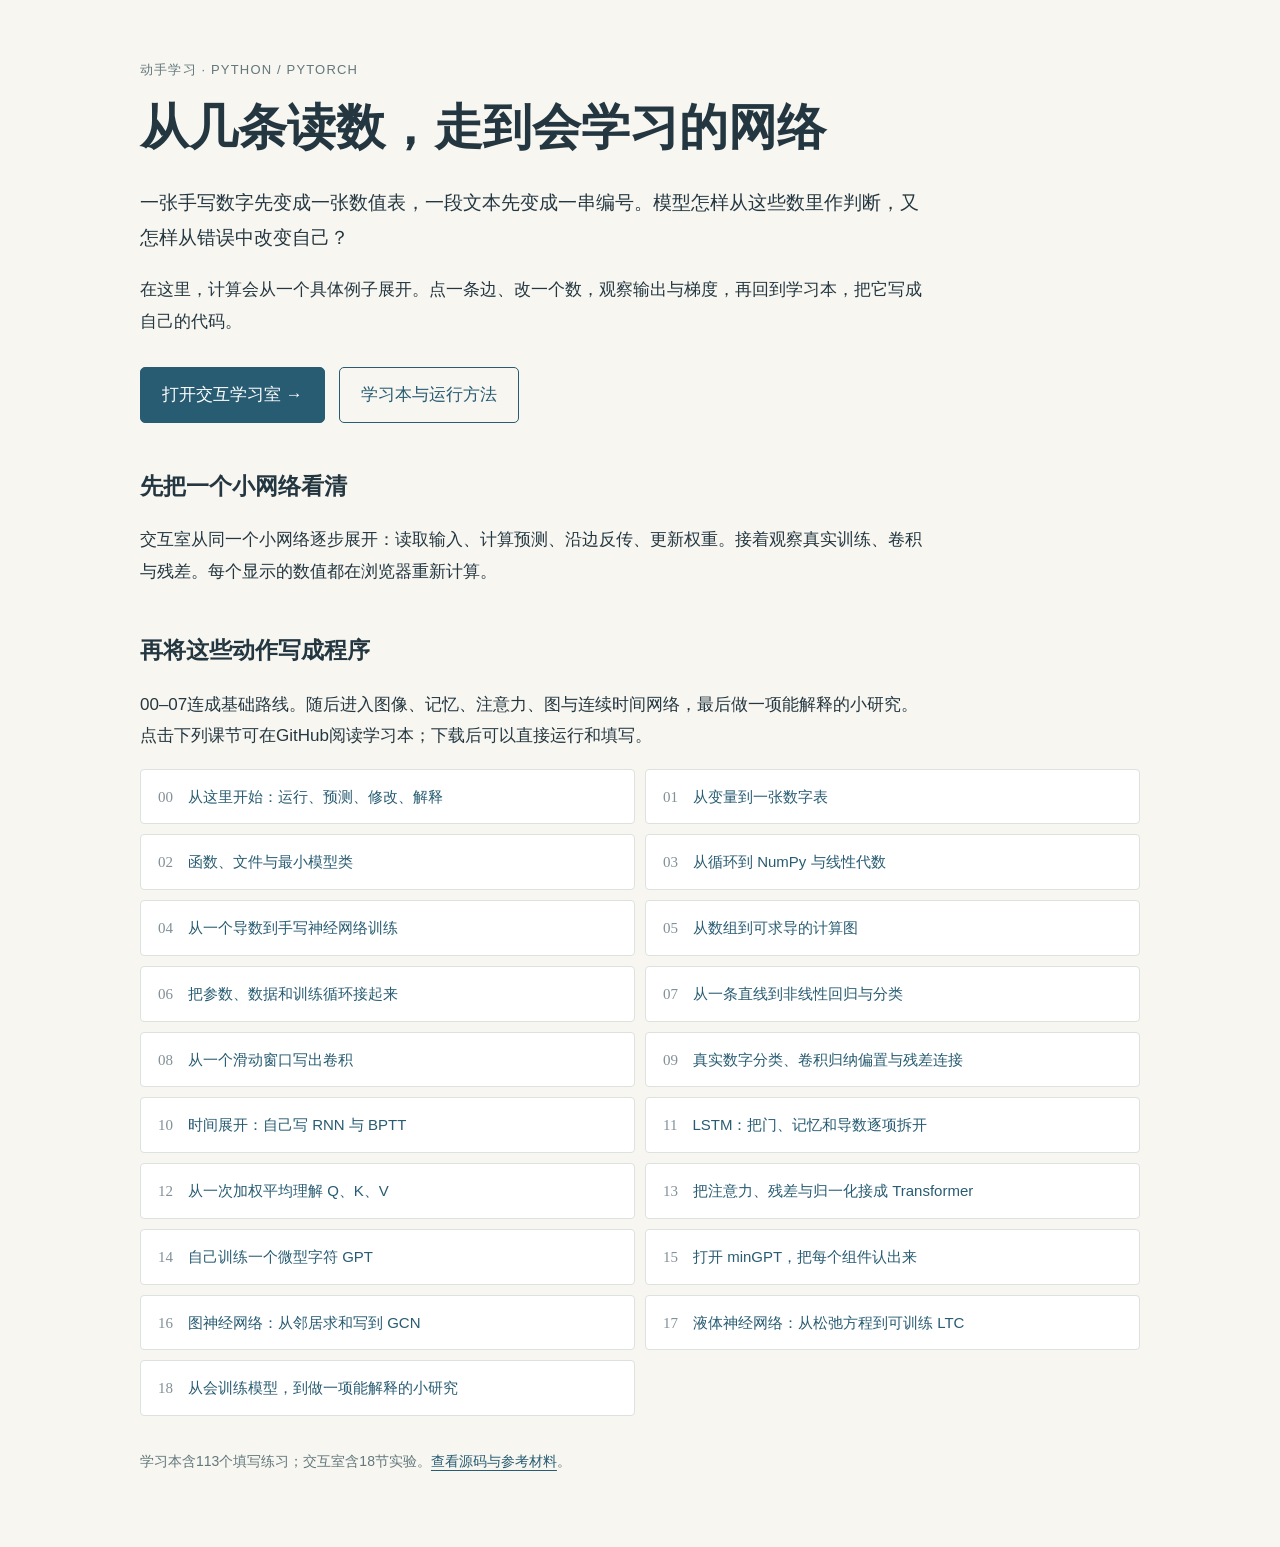
==== index.html @ 76d3062c "Build hands-on neural networks course with interactive lessons" ====
<!doctype html><html lang="zh-CN"><meta charset="utf-8"><meta name="viewport" content="width=device-width,initial-scale=1"><title>从Python到神经网络</title>
<style>:root{color:#243740;background:#f7f6f1;font:17px/1.85 Arial,"Microsoft YaHei",sans-serif}*{box-sizing:border-box}body{margin:0}main{max-width:1060px;margin:auto;padding:58px 30px}a{color:#285c72;text-underline-offset:4px}h1{font-size:clamp(30px,5vw,49px);line-height:1.35;font-weight:650;margin:12px 0 25px}h2{font-size:23px;margin:42px 0 17px}p{max-width:790px}.lead{font-size:19px}.label{font-size:13px;color:#63777c;letter-spacing:.09em}.actions{display:flex;gap:14px;flex-wrap:wrap;margin:30px 0 36px}.actions a{padding:11px 21px;border:1px solid #285c72;border-radius:5px;text-decoration:none}.actions a:first-child{background:#285c72;color:white}.route{display:grid;grid-template-columns:1fr 1fr;gap:10px}.lesson{display:flex;align-items:baseline;gap:15px;padding:13px 17px;border:1px solid #dce2de;background:#fff;text-decoration:none;border-radius:4px;font-size:15px}.lesson span{font:15px Georgia,serif;color:#829197}.lesson:hover{border-color:#285c72}.note{color:#63777c;font-size:14px;margin-top:33px}code{font-size:.9em;background:#eef0ec;padding:2px 5px}@media(max-width:700px){main{padding:34px 19px}.route{grid-template-columns:1fr}}</style>
<main><div class="label">动手学习 · PYTHON / PYTORCH</div><h1>从几条读数，走到会学习的网络</h1>
<p class="lead">一张手写数字先变成一张数值表，一段文本先变成一串编号。模型怎样从这些数里作判断，又怎样从错误中改变自己？</p>
<p>在这里，计算会从一个具体例子展开。点一条边、改一个数，观察输出与梯度，再回到学习本，把它写成自己的代码。</p>
<div class="actions"><a href="interactive/index.html#network">打开交互学习室 →</a><a href="https://github.com/Lee-Eee-Eee/neural-networks-from-zero#从哪里开始">学习本与运行方法</a></div>
<h2>先把一个小网络看清</h2><p>交互室从同一个小网络逐步展开：读取输入、计算预测、沿边反传、更新权重。接着观察真实训练、卷积与残差。每个显示的数值都在浏览器重新计算。</p>
<h2>再将这些动作写成程序</h2><p>00–07连成基础路线。随后进入图像、记忆、注意力、图与连续时间网络，最后做一项能解释的小研究。点击下列课节可在GitHub阅读学习本；下载后可以直接运行和填写。</p>
<div class="route"><a class="lesson" href="https://github.com/Lee-Eee-Eee/neural-networks-from-zero/blob/main/lessons/00_start_and_environment.ipynb"><span>00</span>从这里开始：运行、预测、修改、解释</a><a class="lesson" href="https://github.com/Lee-Eee-Eee/neural-networks-from-zero/blob/main/lessons/01_python_values_control.ipynb"><span>01</span>从变量到一张数字表</a><a class="lesson" href="https://github.com/Lee-Eee-Eee/neural-networks-from-zero/blob/main/lessons/02_python_functions_files_classes.ipynb"><span>02</span>函数、文件与最小模型类</a><a class="lesson" href="https://github.com/Lee-Eee-Eee/neural-networks-from-zero/blob/main/lessons/03_numpy_shapes_linear_algebra.ipynb"><span>03</span>从循环到 NumPy 与线性代数</a><a class="lesson" href="https://github.com/Lee-Eee-Eee/neural-networks-from-zero/blob/main/lessons/04_derivatives_numpy_mlp.ipynb"><span>04</span>从一个导数到手写神经网络训练</a><a class="lesson" href="https://github.com/Lee-Eee-Eee/neural-networks-from-zero/blob/main/lessons/05_torch_tensors_autograd.ipynb"><span>05</span>从数组到可求导的计算图</a><a class="lesson" href="https://github.com/Lee-Eee-Eee/neural-networks-from-zero/blob/main/lessons/06_modules_data_training.ipynb"><span>06</span>把参数、数据和训练循环接起来</a><a class="lesson" href="https://github.com/Lee-Eee-Eee/neural-networks-from-zero/blob/main/lessons/07_mlp_regression_classification.ipynb"><span>07</span>从一条直线到非线性回归与分类</a><a class="lesson" href="https://github.com/Lee-Eee-Eee/neural-networks-from-zero/blob/main/lessons/08_convolution_from_windows.ipynb"><span>08</span>从一个滑动窗口写出卷积</a><a class="lesson" href="https://github.com/Lee-Eee-Eee/neural-networks-from-zero/blob/main/lessons/09_cnn_training_and_residuals.ipynb"><span>09</span>真实数字分类、卷积归纳偏置与残差连接</a><a class="lesson" href="https://github.com/Lee-Eee-Eee/neural-networks-from-zero/blob/main/lessons/10_rnn_time_and_bptt.ipynb"><span>10</span>时间展开：自己写 RNN 与 BPTT</a><a class="lesson" href="https://github.com/Lee-Eee-Eee/neural-networks-from-zero/blob/main/lessons/11_lstm_gates_and_memory.ipynb"><span>11</span>LSTM：把门、记忆和导数逐项拆开</a><a class="lesson" href="https://github.com/Lee-Eee-Eee/neural-networks-from-zero/blob/main/lessons/12_attention_qkv.ipynb"><span>12</span>从一次加权平均理解 Q、K、V</a><a class="lesson" href="https://github.com/Lee-Eee-Eee/neural-networks-from-zero/blob/main/lessons/13_transformer_block.ipynb"><span>13</span>把注意力、残差与归一化接成 Transformer</a><a class="lesson" href="https://github.com/Lee-Eee-Eee/neural-networks-from-zero/blob/main/lessons/14_small_gpt_training.ipynb"><span>14</span>自己训练一个微型字符 GPT</a><a class="lesson" href="https://github.com/Lee-Eee-Eee/neural-networks-from-zero/blob/main/lessons/15_mingpt_reading_and_generation.ipynb"><span>15</span>打开 minGPT，把每个组件认出来</a><a class="lesson" href="https://github.com/Lee-Eee-Eee/neural-networks-from-zero/blob/main/lessons/16_gnn_message_passing.ipynb"><span>16</span>图神经网络：从邻居求和写到 GCN</a><a class="lesson" href="https://github.com/Lee-Eee-Eee/neural-networks-from-zero/blob/main/lessons/17_liquid_neural_networks.ipynb"><span>17</span>液体神经网络：从松弛方程到可训练 LTC</a><a class="lesson" href="https://github.com/Lee-Eee-Eee/neural-networks-from-zero/blob/main/lessons/18_research_experiments.ipynb"><span>18</span>从会训练模型，到做一项能解释的小研究</a></div><p class="note">学习本含113个填写练习；交互室含18节实验。<a href="https://github.com/Lee-Eee-Eee/neural-networks-from-zero">查看源码与参考材料</a>。</p></main></html>
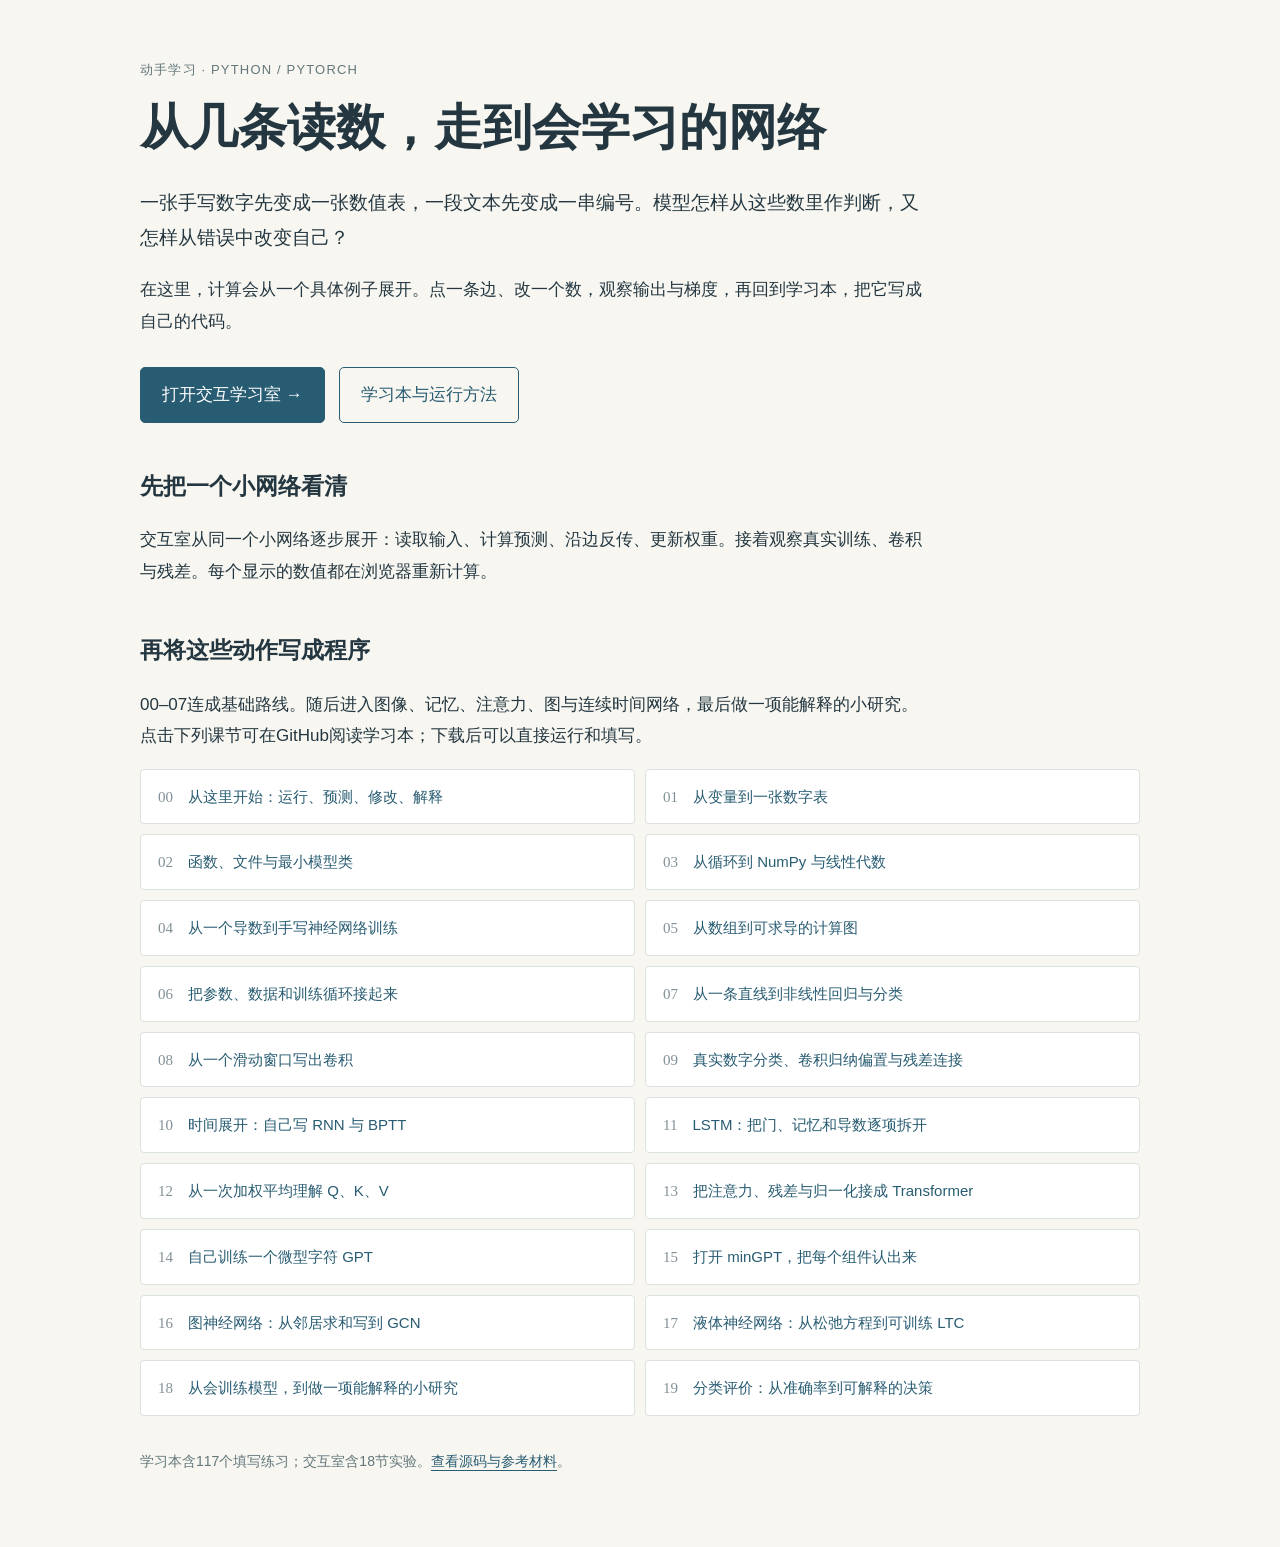
==== commit fdc34f61: "Improve bilingual course guides and evaluation lesson" ====
--- a/index.html
+++ b/index.html
@@ -3,7 +3,7 @@
 <main><div class="label">动手学习 · PYTHON / PYTORCH</div><h1>从几条读数，走到会学习的网络</h1>
 <p class="lead">一张手写数字先变成一张数值表，一段文本先变成一串编号。模型怎样从这些数里作判断，又怎样从错误中改变自己？</p>
 <p>在这里，计算会从一个具体例子展开。点一条边、改一个数，观察输出与梯度，再回到学习本，把它写成自己的代码。</p>
-<div class="actions"><a href="interactive/index.html#network">打开交互学习室 →</a><a href="https://github.com/Lee-Eee-Eee/neural-networks-from-zero#从哪里开始">学习本与运行方法</a></div>
+<div class="actions"><a href="interactive/index.html#network">打开交互学习室 →</a><a href="https://github.com/Lee-Eee-Eee/neural-networks-from-zero#开始学习">学习本与运行方法</a></div>
 <h2>先把一个小网络看清</h2><p>交互室从同一个小网络逐步展开：读取输入、计算预测、沿边反传、更新权重。接着观察真实训练、卷积与残差。每个显示的数值都在浏览器重新计算。</p>
 <h2>再将这些动作写成程序</h2><p>00–07连成基础路线。随后进入图像、记忆、注意力、图与连续时间网络，最后做一项能解释的小研究。点击下列课节可在GitHub阅读学习本；下载后可以直接运行和填写。</p>
-<div class="route"><a class="lesson" href="https://github.com/Lee-Eee-Eee/neural-networks-from-zero/blob/main/lessons/00_start_and_environment.ipynb"><span>00</span>从这里开始：运行、预测、修改、解释</a><a class="lesson" href="https://github.com/Lee-Eee-Eee/neural-networks-from-zero/blob/main/lessons/01_python_values_control.ipynb"><span>01</span>从变量到一张数字表</a><a class="lesson" href="https://github.com/Lee-Eee-Eee/neural-networks-from-zero/blob/main/lessons/02_python_functions_files_classes.ipynb"><span>02</span>函数、文件与最小模型类</a><a class="lesson" href="https://github.com/Lee-Eee-Eee/neural-networks-from-zero/blob/main/lessons/03_numpy_shapes_linear_algebra.ipynb"><span>03</span>从循环到 NumPy 与线性代数</a><a class="lesson" href="https://github.com/Lee-Eee-Eee/neural-networks-from-zero/blob/main/lessons/04_derivatives_numpy_mlp.ipynb"><span>04</span>从一个导数到手写神经网络训练</a><a class="lesson" href="https://github.com/Lee-Eee-Eee/neural-networks-from-zero/blob/main/lessons/05_torch_tensors_autograd.ipynb"><span>05</span>从数组到可求导的计算图</a><a class="lesson" href="https://github.com/Lee-Eee-Eee/neural-networks-from-zero/blob/main/lessons/06_modules_data_training.ipynb"><span>06</span>把参数、数据和训练循环接起来</a><a class="lesson" href="https://github.com/Lee-Eee-Eee/neural-networks-from-zero/blob/main/lessons/07_mlp_regression_classification.ipynb"><span>07</span>从一条直线到非线性回归与分类</a><a class="lesson" href="https://github.com/Lee-Eee-Eee/neural-networks-from-zero/blob/main/lessons/08_convolution_from_windows.ipynb"><span>08</span>从一个滑动窗口写出卷积</a><a class="lesson" href="https://github.com/Lee-Eee-Eee/neural-networks-from-zero/blob/main/lessons/09_cnn_training_and_residuals.ipynb"><span>09</span>真实数字分类、卷积归纳偏置与残差连接</a><a class="lesson" href="https://github.com/Lee-Eee-Eee/neural-networks-from-zero/blob/main/lessons/10_rnn_time_and_bptt.ipynb"><span>10</span>时间展开：自己写 RNN 与 BPTT</a><a class="lesson" href="https://github.com/Lee-Eee-Eee/neural-networks-from-zero/blob/main/lessons/11_lstm_gates_and_memory.ipynb"><span>11</span>LSTM：把门、记忆和导数逐项拆开</a><a class="lesson" href="https://github.com/Lee-Eee-Eee/neural-networks-from-zero/blob/main/lessons/12_attention_qkv.ipynb"><span>12</span>从一次加权平均理解 Q、K、V</a><a class="lesson" href="https://github.com/Lee-Eee-Eee/neural-networks-from-zero/blob/main/lessons/13_transformer_block.ipynb"><span>13</span>把注意力、残差与归一化接成 Transformer</a><a class="lesson" href="https://github.com/Lee-Eee-Eee/neural-networks-from-zero/blob/main/lessons/14_small_gpt_training.ipynb"><span>14</span>自己训练一个微型字符 GPT</a><a class="lesson" href="https://github.com/Lee-Eee-Eee/neural-networks-from-zero/blob/main/lessons/15_mingpt_reading_and_generation.ipynb"><span>15</span>打开 minGPT，把每个组件认出来</a><a class="lesson" href="https://github.com/Lee-Eee-Eee/neural-networks-from-zero/blob/main/lessons/16_gnn_message_passing.ipynb"><span>16</span>图神经网络：从邻居求和写到 GCN</a><a class="lesson" href="https://github.com/Lee-Eee-Eee/neural-networks-from-zero/blob/main/lessons/17_liquid_neural_networks.ipynb"><span>17</span>液体神经网络：从松弛方程到可训练 LTC</a><a class="lesson" href="https://github.com/Lee-Eee-Eee/neural-networks-from-zero/blob/main/lessons/18_research_experiments.ipynb"><span>18</span>从会训练模型，到做一项能解释的小研究</a></div><p class="note">学习本含113个填写练习；交互室含18节实验。<a href="https://github.com/Lee-Eee-Eee/neural-networks-from-zero">查看源码与参考材料</a>。</p></main></html>+<div class="route"><a class="lesson" href="https://github.com/Lee-Eee-Eee/neural-networks-from-zero/blob/main/lessons/00_start_and_environment.ipynb"><span>00</span>从这里开始：运行、预测、修改、解释</a><a class="lesson" href="https://github.com/Lee-Eee-Eee/neural-networks-from-zero/blob/main/lessons/01_python_values_control.ipynb"><span>01</span>从变量到一张数字表</a><a class="lesson" href="https://github.com/Lee-Eee-Eee/neural-networks-from-zero/blob/main/lessons/02_python_functions_files_classes.ipynb"><span>02</span>函数、文件与最小模型类</a><a class="lesson" href="https://github.com/Lee-Eee-Eee/neural-networks-from-zero/blob/main/lessons/03_numpy_shapes_linear_algebra.ipynb"><span>03</span>从循环到 NumPy 与线性代数</a><a class="lesson" href="https://github.com/Lee-Eee-Eee/neural-networks-from-zero/blob/main/lessons/04_derivatives_numpy_mlp.ipynb"><span>04</span>从一个导数到手写神经网络训练</a><a class="lesson" href="https://github.com/Lee-Eee-Eee/neural-networks-from-zero/blob/main/lessons/05_torch_tensors_autograd.ipynb"><span>05</span>从数组到可求导的计算图</a><a class="lesson" href="https://github.com/Lee-Eee-Eee/neural-networks-from-zero/blob/main/lessons/06_modules_data_training.ipynb"><span>06</span>把参数、数据和训练循环接起来</a><a class="lesson" href="https://github.com/Lee-Eee-Eee/neural-networks-from-zero/blob/main/lessons/07_mlp_regression_classification.ipynb"><span>07</span>从一条直线到非线性回归与分类</a><a class="lesson" href="https://github.com/Lee-Eee-Eee/neural-networks-from-zero/blob/main/lessons/08_convolution_from_windows.ipynb"><span>08</span>从一个滑动窗口写出卷积</a><a class="lesson" href="https://github.com/Lee-Eee-Eee/neural-networks-from-zero/blob/main/lessons/09_cnn_training_and_residuals.ipynb"><span>09</span>真实数字分类、卷积归纳偏置与残差连接</a><a class="lesson" href="https://github.com/Lee-Eee-Eee/neural-networks-from-zero/blob/main/lessons/10_rnn_time_and_bptt.ipynb"><span>10</span>时间展开：自己写 RNN 与 BPTT</a><a class="lesson" href="https://github.com/Lee-Eee-Eee/neural-networks-from-zero/blob/main/lessons/11_lstm_gates_and_memory.ipynb"><span>11</span>LSTM：把门、记忆和导数逐项拆开</a><a class="lesson" href="https://github.com/Lee-Eee-Eee/neural-networks-from-zero/blob/main/lessons/12_attention_qkv.ipynb"><span>12</span>从一次加权平均理解 Q、K、V</a><a class="lesson" href="https://github.com/Lee-Eee-Eee/neural-networks-from-zero/blob/main/lessons/13_transformer_block.ipynb"><span>13</span>把注意力、残差与归一化接成 Transformer</a><a class="lesson" href="https://github.com/Lee-Eee-Eee/neural-networks-from-zero/blob/main/lessons/14_small_gpt_training.ipynb"><span>14</span>自己训练一个微型字符 GPT</a><a class="lesson" href="https://github.com/Lee-Eee-Eee/neural-networks-from-zero/blob/main/lessons/15_mingpt_reading_and_generation.ipynb"><span>15</span>打开 minGPT，把每个组件认出来</a><a class="lesson" href="https://github.com/Lee-Eee-Eee/neural-networks-from-zero/blob/main/lessons/16_gnn_message_passing.ipynb"><span>16</span>图神经网络：从邻居求和写到 GCN</a><a class="lesson" href="https://github.com/Lee-Eee-Eee/neural-networks-from-zero/blob/main/lessons/17_liquid_neural_networks.ipynb"><span>17</span>液体神经网络：从松弛方程到可训练 LTC</a><a class="lesson" href="https://github.com/Lee-Eee-Eee/neural-networks-from-zero/blob/main/lessons/18_research_experiments.ipynb"><span>18</span>从会训练模型，到做一项能解释的小研究</a><a class="lesson" href="https://github.com/Lee-Eee-Eee/neural-networks-from-zero/blob/main/lessons/19_evaluation_and_decisions.ipynb"><span>19</span>分类评价：从准确率到可解释的决策</a></div><p class="note">学习本含117个填写练习；交互室含18节实验。<a href="https://github.com/Lee-Eee-Eee/neural-networks-from-zero">查看源码与参考材料</a>。</p></main></html>
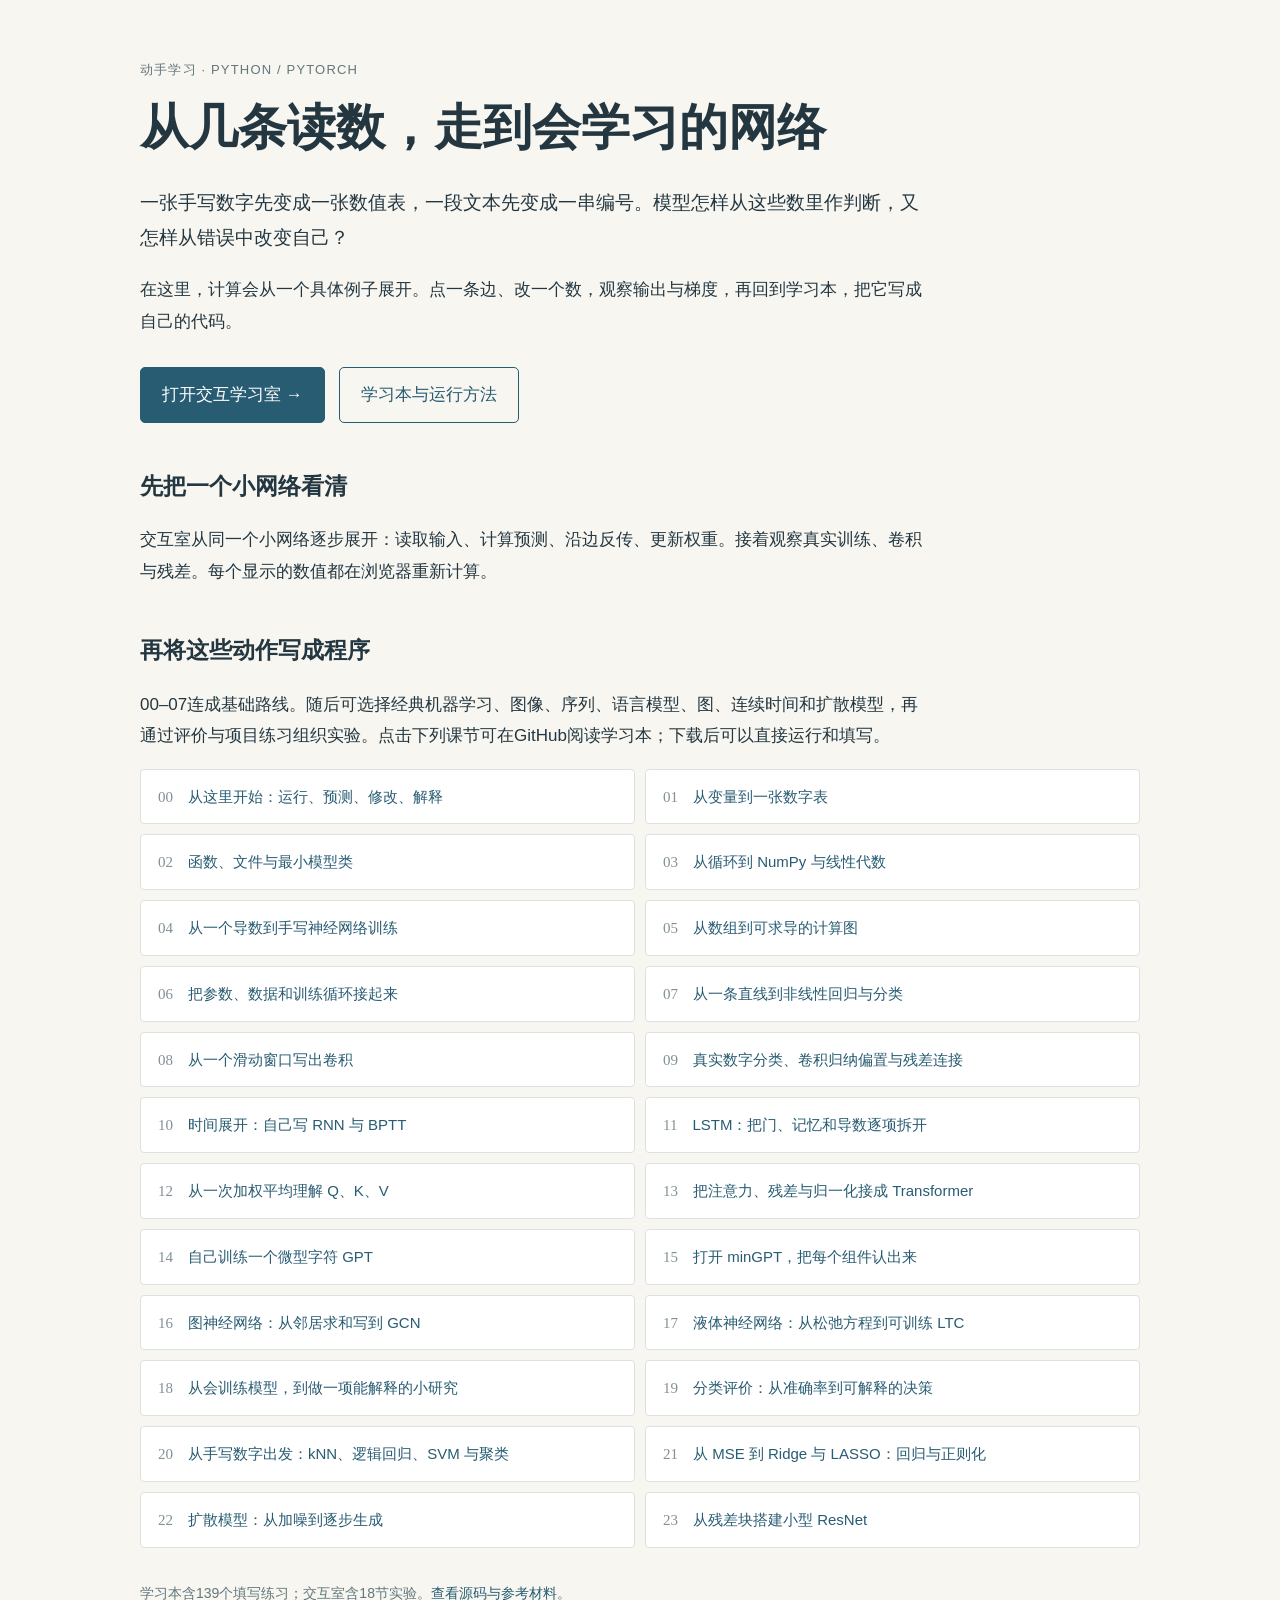
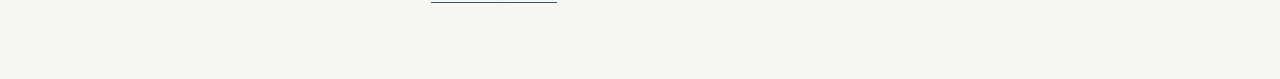
==== commit c8043ee4: "Organize course and add classical ML and generative lessons" ====
--- a/index.html
+++ b/index.html
@@ -5,5 +5,5 @@
 <p>在这里，计算会从一个具体例子展开。点一条边、改一个数，观察输出与梯度，再回到学习本，把它写成自己的代码。</p>
 <div class="actions"><a href="interactive/index.html#network">打开交互学习室 →</a><a href="https://github.com/Lee-Eee-Eee/neural-networks-from-zero#开始学习">学习本与运行方法</a></div>
 <h2>先把一个小网络看清</h2><p>交互室从同一个小网络逐步展开：读取输入、计算预测、沿边反传、更新权重。接着观察真实训练、卷积与残差。每个显示的数值都在浏览器重新计算。</p>
-<h2>再将这些动作写成程序</h2><p>00–07连成基础路线。随后进入图像、记忆、注意力、图与连续时间网络，最后做一项能解释的小研究。点击下列课节可在GitHub阅读学习本；下载后可以直接运行和填写。</p>
-<div class="route"><a class="lesson" href="https://github.com/Lee-Eee-Eee/neural-networks-from-zero/blob/main/lessons/00_start_and_environment.ipynb"><span>00</span>从这里开始：运行、预测、修改、解释</a><a class="lesson" href="https://github.com/Lee-Eee-Eee/neural-networks-from-zero/blob/main/lessons/01_python_values_control.ipynb"><span>01</span>从变量到一张数字表</a><a class="lesson" href="https://github.com/Lee-Eee-Eee/neural-networks-from-zero/blob/main/lessons/02_python_functions_files_classes.ipynb"><span>02</span>函数、文件与最小模型类</a><a class="lesson" href="https://github.com/Lee-Eee-Eee/neural-networks-from-zero/blob/main/lessons/03_numpy_shapes_linear_algebra.ipynb"><span>03</span>从循环到 NumPy 与线性代数</a><a class="lesson" href="https://github.com/Lee-Eee-Eee/neural-networks-from-zero/blob/main/lessons/04_derivatives_numpy_mlp.ipynb"><span>04</span>从一个导数到手写神经网络训练</a><a class="lesson" href="https://github.com/Lee-Eee-Eee/neural-networks-from-zero/blob/main/lessons/05_torch_tensors_autograd.ipynb"><span>05</span>从数组到可求导的计算图</a><a class="lesson" href="https://github.com/Lee-Eee-Eee/neural-networks-from-zero/blob/main/lessons/06_modules_data_training.ipynb"><span>06</span>把参数、数据和训练循环接起来</a><a class="lesson" href="https://github.com/Lee-Eee-Eee/neural-networks-from-zero/blob/main/lessons/07_mlp_regression_classification.ipynb"><span>07</span>从一条直线到非线性回归与分类</a><a class="lesson" href="https://github.com/Lee-Eee-Eee/neural-networks-from-zero/blob/main/lessons/08_convolution_from_windows.ipynb"><span>08</span>从一个滑动窗口写出卷积</a><a class="lesson" href="https://github.com/Lee-Eee-Eee/neural-networks-from-zero/blob/main/lessons/09_cnn_training_and_residuals.ipynb"><span>09</span>真实数字分类、卷积归纳偏置与残差连接</a><a class="lesson" href="https://github.com/Lee-Eee-Eee/neural-networks-from-zero/blob/main/lessons/10_rnn_time_and_bptt.ipynb"><span>10</span>时间展开：自己写 RNN 与 BPTT</a><a class="lesson" href="https://github.com/Lee-Eee-Eee/neural-networks-from-zero/blob/main/lessons/11_lstm_gates_and_memory.ipynb"><span>11</span>LSTM：把门、记忆和导数逐项拆开</a><a class="lesson" href="https://github.com/Lee-Eee-Eee/neural-networks-from-zero/blob/main/lessons/12_attention_qkv.ipynb"><span>12</span>从一次加权平均理解 Q、K、V</a><a class="lesson" href="https://github.com/Lee-Eee-Eee/neural-networks-from-zero/blob/main/lessons/13_transformer_block.ipynb"><span>13</span>把注意力、残差与归一化接成 Transformer</a><a class="lesson" href="https://github.com/Lee-Eee-Eee/neural-networks-from-zero/blob/main/lessons/14_small_gpt_training.ipynb"><span>14</span>自己训练一个微型字符 GPT</a><a class="lesson" href="https://github.com/Lee-Eee-Eee/neural-networks-from-zero/blob/main/lessons/15_mingpt_reading_and_generation.ipynb"><span>15</span>打开 minGPT，把每个组件认出来</a><a class="lesson" href="https://github.com/Lee-Eee-Eee/neural-networks-from-zero/blob/main/lessons/16_gnn_message_passing.ipynb"><span>16</span>图神经网络：从邻居求和写到 GCN</a><a class="lesson" href="https://github.com/Lee-Eee-Eee/neural-networks-from-zero/blob/main/lessons/17_liquid_neural_networks.ipynb"><span>17</span>液体神经网络：从松弛方程到可训练 LTC</a><a class="lesson" href="https://github.com/Lee-Eee-Eee/neural-networks-from-zero/blob/main/lessons/18_research_experiments.ipynb"><span>18</span>从会训练模型，到做一项能解释的小研究</a><a class="lesson" href="https://github.com/Lee-Eee-Eee/neural-networks-from-zero/blob/main/lessons/19_evaluation_and_decisions.ipynb"><span>19</span>分类评价：从准确率到可解释的决策</a></div><p class="note">学习本含117个填写练习；交互室含18节实验。<a href="https://github.com/Lee-Eee-Eee/neural-networks-from-zero">查看源码与参考材料</a>。</p></main></html>+<h2>再将这些动作写成程序</h2><p>00–07连成基础路线。随后可选择经典机器学习、图像、序列、语言模型、图、连续时间和扩散模型，再通过评价与项目练习组织实验。点击下列课节可在GitHub阅读学习本；下载后可以直接运行和填写。</p>
+<div class="route"><a class="lesson" href="https://github.com/Lee-Eee-Eee/neural-networks-from-zero/blob/main/lessons/python_math/00_start_and_environment.ipynb"><span>00</span>从这里开始：运行、预测、修改、解释</a><a class="lesson" href="https://github.com/Lee-Eee-Eee/neural-networks-from-zero/blob/main/lessons/python_math/01_python_values_control.ipynb"><span>01</span>从变量到一张数字表</a><a class="lesson" href="https://github.com/Lee-Eee-Eee/neural-networks-from-zero/blob/main/lessons/python_math/02_python_functions_files_classes.ipynb"><span>02</span>函数、文件与最小模型类</a><a class="lesson" href="https://github.com/Lee-Eee-Eee/neural-networks-from-zero/blob/main/lessons/python_math/03_numpy_shapes_linear_algebra.ipynb"><span>03</span>从循环到 NumPy 与线性代数</a><a class="lesson" href="https://github.com/Lee-Eee-Eee/neural-networks-from-zero/blob/main/lessons/neural_network_basics/04_derivatives_numpy_mlp.ipynb"><span>04</span>从一个导数到手写神经网络训练</a><a class="lesson" href="https://github.com/Lee-Eee-Eee/neural-networks-from-zero/blob/main/lessons/neural_network_basics/05_torch_tensors_autograd.ipynb"><span>05</span>从数组到可求导的计算图</a><a class="lesson" href="https://github.com/Lee-Eee-Eee/neural-networks-from-zero/blob/main/lessons/neural_network_basics/06_modules_data_training.ipynb"><span>06</span>把参数、数据和训练循环接起来</a><a class="lesson" href="https://github.com/Lee-Eee-Eee/neural-networks-from-zero/blob/main/lessons/neural_network_basics/07_mlp_regression_classification.ipynb"><span>07</span>从一条直线到非线性回归与分类</a><a class="lesson" href="https://github.com/Lee-Eee-Eee/neural-networks-from-zero/blob/main/lessons/computer_vision/08_convolution_from_windows.ipynb"><span>08</span>从一个滑动窗口写出卷积</a><a class="lesson" href="https://github.com/Lee-Eee-Eee/neural-networks-from-zero/blob/main/lessons/computer_vision/09_cnn_training_and_residuals.ipynb"><span>09</span>真实数字分类、卷积归纳偏置与残差连接</a><a class="lesson" href="https://github.com/Lee-Eee-Eee/neural-networks-from-zero/blob/main/lessons/sequence_models/10_rnn_time_and_bptt.ipynb"><span>10</span>时间展开：自己写 RNN 与 BPTT</a><a class="lesson" href="https://github.com/Lee-Eee-Eee/neural-networks-from-zero/blob/main/lessons/sequence_models/11_lstm_gates_and_memory.ipynb"><span>11</span>LSTM：把门、记忆和导数逐项拆开</a><a class="lesson" href="https://github.com/Lee-Eee-Eee/neural-networks-from-zero/blob/main/lessons/llm/12_attention_qkv.ipynb"><span>12</span>从一次加权平均理解 Q、K、V</a><a class="lesson" href="https://github.com/Lee-Eee-Eee/neural-networks-from-zero/blob/main/lessons/llm/13_transformer_block.ipynb"><span>13</span>把注意力、残差与归一化接成 Transformer</a><a class="lesson" href="https://github.com/Lee-Eee-Eee/neural-networks-from-zero/blob/main/lessons/llm/14_small_gpt_training.ipynb"><span>14</span>自己训练一个微型字符 GPT</a><a class="lesson" href="https://github.com/Lee-Eee-Eee/neural-networks-from-zero/blob/main/lessons/llm/15_mingpt_reading_and_generation.ipynb"><span>15</span>打开 minGPT，把每个组件认出来</a><a class="lesson" href="https://github.com/Lee-Eee-Eee/neural-networks-from-zero/blob/main/lessons/other_networks/16_gnn_message_passing.ipynb"><span>16</span>图神经网络：从邻居求和写到 GCN</a><a class="lesson" href="https://github.com/Lee-Eee-Eee/neural-networks-from-zero/blob/main/lessons/other_networks/17_liquid_neural_networks.ipynb"><span>17</span>液体神经网络：从松弛方程到可训练 LTC</a><a class="lesson" href="https://github.com/Lee-Eee-Eee/neural-networks-from-zero/blob/main/lessons/experiments/18_research_experiments.ipynb"><span>18</span>从会训练模型，到做一项能解释的小研究</a><a class="lesson" href="https://github.com/Lee-Eee-Eee/neural-networks-from-zero/blob/main/lessons/experiments/19_evaluation_and_decisions.ipynb"><span>19</span>分类评价：从准确率到可解释的决策</a><a class="lesson" href="https://github.com/Lee-Eee-Eee/neural-networks-from-zero/blob/main/lessons/classical_ml/20_classical_classification.ipynb"><span>20</span>从手写数字出发：kNN、逻辑回归、SVM 与聚类</a><a class="lesson" href="https://github.com/Lee-Eee-Eee/neural-networks-from-zero/blob/main/lessons/classical_ml/21_regression_regularization.ipynb"><span>21</span>从 MSE 到 Ridge 与 LASSO：回归与正则化</a><a class="lesson" href="https://github.com/Lee-Eee-Eee/neural-networks-from-zero/blob/main/lessons/other_networks/22_diffusion_from_noise.ipynb"><span>22</span>扩散模型：从加噪到逐步生成</a><a class="lesson" href="https://github.com/Lee-Eee-Eee/neural-networks-from-zero/blob/main/lessons/computer_vision/23_resnet_from_blocks.ipynb"><span>23</span>从残差块搭建小型 ResNet</a></div><p class="note">学习本含139个填写练习；交互室含18节实验。<a href="https://github.com/Lee-Eee-Eee/neural-networks-from-zero">查看源码与参考材料</a>。</p></main></html>
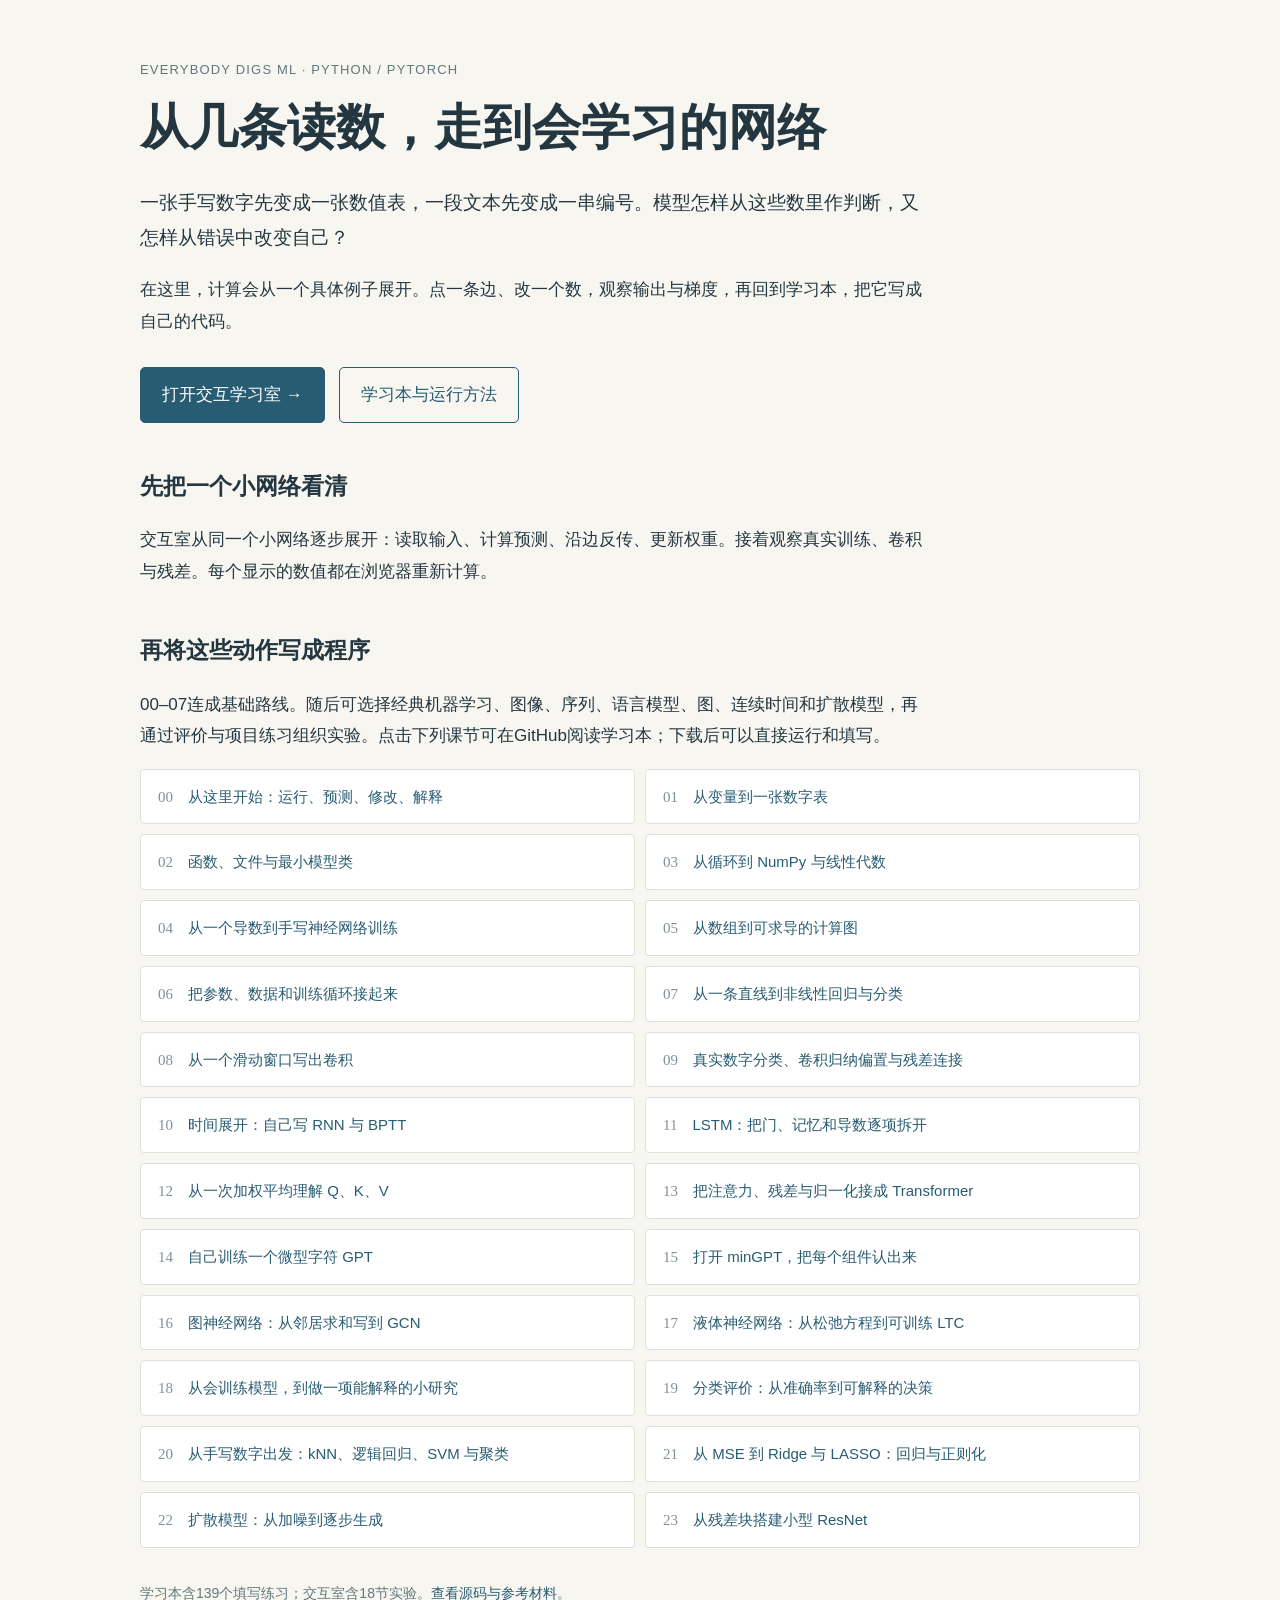
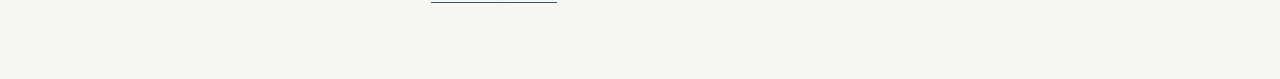
==== commit 1b704cd7: "Refresh Everybody Digs ML and interactive first lesson" ====
--- a/index.html
+++ b/index.html
@@ -1,9 +1,9 @@
-<!doctype html><html lang="zh-CN"><meta charset="utf-8"><meta name="viewport" content="width=device-width,initial-scale=1"><title>从Python到神经网络</title>
+<!doctype html><html lang="zh-CN"><meta charset="utf-8"><meta name="viewport" content="width=device-width,initial-scale=1"><title>Everybody Digs ML · 动手学习机器学习</title>
 <style>:root{color:#243740;background:#f7f6f1;font:17px/1.85 Arial,"Microsoft YaHei",sans-serif}*{box-sizing:border-box}body{margin:0}main{max-width:1060px;margin:auto;padding:58px 30px}a{color:#285c72;text-underline-offset:4px}h1{font-size:clamp(30px,5vw,49px);line-height:1.35;font-weight:650;margin:12px 0 25px}h2{font-size:23px;margin:42px 0 17px}p{max-width:790px}.lead{font-size:19px}.label{font-size:13px;color:#63777c;letter-spacing:.09em}.actions{display:flex;gap:14px;flex-wrap:wrap;margin:30px 0 36px}.actions a{padding:11px 21px;border:1px solid #285c72;border-radius:5px;text-decoration:none}.actions a:first-child{background:#285c72;color:white}.route{display:grid;grid-template-columns:1fr 1fr;gap:10px}.lesson{display:flex;align-items:baseline;gap:15px;padding:13px 17px;border:1px solid #dce2de;background:#fff;text-decoration:none;border-radius:4px;font-size:15px}.lesson span{font:15px Georgia,serif;color:#829197}.lesson:hover{border-color:#285c72}.note{color:#63777c;font-size:14px;margin-top:33px}code{font-size:.9em;background:#eef0ec;padding:2px 5px}@media(max-width:700px){main{padding:34px 19px}.route{grid-template-columns:1fr}}</style>
-<main><div class="label">动手学习 · PYTHON / PYTORCH</div><h1>从几条读数，走到会学习的网络</h1>
+<main><div class="label">EVERYBODY DIGS ML · PYTHON / PYTORCH</div><h1>从几条读数，走到会学习的网络</h1>
 <p class="lead">一张手写数字先变成一张数值表，一段文本先变成一串编号。模型怎样从这些数里作判断，又怎样从错误中改变自己？</p>
 <p>在这里，计算会从一个具体例子展开。点一条边、改一个数，观察输出与梯度，再回到学习本，把它写成自己的代码。</p>
-<div class="actions"><a href="interactive/index.html#network">打开交互学习室 →</a><a href="https://github.com/Lee-Eee-Eee/neural-networks-from-zero#开始学习">学习本与运行方法</a></div>
+<div class="actions"><a href="interactive/index.html#network">打开交互学习室 →</a><a href="https://github.com/Lee-Eee-Eee/everybody-digs-ml#开始学习">学习本与运行方法</a></div>
 <h2>先把一个小网络看清</h2><p>交互室从同一个小网络逐步展开：读取输入、计算预测、沿边反传、更新权重。接着观察真实训练、卷积与残差。每个显示的数值都在浏览器重新计算。</p>
 <h2>再将这些动作写成程序</h2><p>00–07连成基础路线。随后可选择经典机器学习、图像、序列、语言模型、图、连续时间和扩散模型，再通过评价与项目练习组织实验。点击下列课节可在GitHub阅读学习本；下载后可以直接运行和填写。</p>
-<div class="route"><a class="lesson" href="https://github.com/Lee-Eee-Eee/neural-networks-from-zero/blob/main/lessons/python_math/00_start_and_environment.ipynb"><span>00</span>从这里开始：运行、预测、修改、解释</a><a class="lesson" href="https://github.com/Lee-Eee-Eee/neural-networks-from-zero/blob/main/lessons/python_math/01_python_values_control.ipynb"><span>01</span>从变量到一张数字表</a><a class="lesson" href="https://github.com/Lee-Eee-Eee/neural-networks-from-zero/blob/main/lessons/python_math/02_python_functions_files_classes.ipynb"><span>02</span>函数、文件与最小模型类</a><a class="lesson" href="https://github.com/Lee-Eee-Eee/neural-networks-from-zero/blob/main/lessons/python_math/03_numpy_shapes_linear_algebra.ipynb"><span>03</span>从循环到 NumPy 与线性代数</a><a class="lesson" href="https://github.com/Lee-Eee-Eee/neural-networks-from-zero/blob/main/lessons/neural_network_basics/04_derivatives_numpy_mlp.ipynb"><span>04</span>从一个导数到手写神经网络训练</a><a class="lesson" href="https://github.com/Lee-Eee-Eee/neural-networks-from-zero/blob/main/lessons/neural_network_basics/05_torch_tensors_autograd.ipynb"><span>05</span>从数组到可求导的计算图</a><a class="lesson" href="https://github.com/Lee-Eee-Eee/neural-networks-from-zero/blob/main/lessons/neural_network_basics/06_modules_data_training.ipynb"><span>06</span>把参数、数据和训练循环接起来</a><a class="lesson" href="https://github.com/Lee-Eee-Eee/neural-networks-from-zero/blob/main/lessons/neural_network_basics/07_mlp_regression_classification.ipynb"><span>07</span>从一条直线到非线性回归与分类</a><a class="lesson" href="https://github.com/Lee-Eee-Eee/neural-networks-from-zero/blob/main/lessons/computer_vision/08_convolution_from_windows.ipynb"><span>08</span>从一个滑动窗口写出卷积</a><a class="lesson" href="https://github.com/Lee-Eee-Eee/neural-networks-from-zero/blob/main/lessons/computer_vision/09_cnn_training_and_residuals.ipynb"><span>09</span>真实数字分类、卷积归纳偏置与残差连接</a><a class="lesson" href="https://github.com/Lee-Eee-Eee/neural-networks-from-zero/blob/main/lessons/sequence_models/10_rnn_time_and_bptt.ipynb"><span>10</span>时间展开：自己写 RNN 与 BPTT</a><a class="lesson" href="https://github.com/Lee-Eee-Eee/neural-networks-from-zero/blob/main/lessons/sequence_models/11_lstm_gates_and_memory.ipynb"><span>11</span>LSTM：把门、记忆和导数逐项拆开</a><a class="lesson" href="https://github.com/Lee-Eee-Eee/neural-networks-from-zero/blob/main/lessons/llm/12_attention_qkv.ipynb"><span>12</span>从一次加权平均理解 Q、K、V</a><a class="lesson" href="https://github.com/Lee-Eee-Eee/neural-networks-from-zero/blob/main/lessons/llm/13_transformer_block.ipynb"><span>13</span>把注意力、残差与归一化接成 Transformer</a><a class="lesson" href="https://github.com/Lee-Eee-Eee/neural-networks-from-zero/blob/main/lessons/llm/14_small_gpt_training.ipynb"><span>14</span>自己训练一个微型字符 GPT</a><a class="lesson" href="https://github.com/Lee-Eee-Eee/neural-networks-from-zero/blob/main/lessons/llm/15_mingpt_reading_and_generation.ipynb"><span>15</span>打开 minGPT，把每个组件认出来</a><a class="lesson" href="https://github.com/Lee-Eee-Eee/neural-networks-from-zero/blob/main/lessons/other_networks/16_gnn_message_passing.ipynb"><span>16</span>图神经网络：从邻居求和写到 GCN</a><a class="lesson" href="https://github.com/Lee-Eee-Eee/neural-networks-from-zero/blob/main/lessons/other_networks/17_liquid_neural_networks.ipynb"><span>17</span>液体神经网络：从松弛方程到可训练 LTC</a><a class="lesson" href="https://github.com/Lee-Eee-Eee/neural-networks-from-zero/blob/main/lessons/experiments/18_research_experiments.ipynb"><span>18</span>从会训练模型，到做一项能解释的小研究</a><a class="lesson" href="https://github.com/Lee-Eee-Eee/neural-networks-from-zero/blob/main/lessons/experiments/19_evaluation_and_decisions.ipynb"><span>19</span>分类评价：从准确率到可解释的决策</a><a class="lesson" href="https://github.com/Lee-Eee-Eee/neural-networks-from-zero/blob/main/lessons/classical_ml/20_classical_classification.ipynb"><span>20</span>从手写数字出发：kNN、逻辑回归、SVM 与聚类</a><a class="lesson" href="https://github.com/Lee-Eee-Eee/neural-networks-from-zero/blob/main/lessons/classical_ml/21_regression_regularization.ipynb"><span>21</span>从 MSE 到 Ridge 与 LASSO：回归与正则化</a><a class="lesson" href="https://github.com/Lee-Eee-Eee/neural-networks-from-zero/blob/main/lessons/other_networks/22_diffusion_from_noise.ipynb"><span>22</span>扩散模型：从加噪到逐步生成</a><a class="lesson" href="https://github.com/Lee-Eee-Eee/neural-networks-from-zero/blob/main/lessons/computer_vision/23_resnet_from_blocks.ipynb"><span>23</span>从残差块搭建小型 ResNet</a></div><p class="note">学习本含139个填写练习；交互室含18节实验。<a href="https://github.com/Lee-Eee-Eee/neural-networks-from-zero">查看源码与参考材料</a>。</p></main></html>+<div class="route"><a class="lesson" href="https://github.com/Lee-Eee-Eee/everybody-digs-ml/blob/main/lessons/python_math/00_start_and_environment.ipynb"><span>00</span>从这里开始：运行、预测、修改、解释</a><a class="lesson" href="https://github.com/Lee-Eee-Eee/everybody-digs-ml/blob/main/lessons/python_math/01_python_values_control.ipynb"><span>01</span>从变量到一张数字表</a><a class="lesson" href="https://github.com/Lee-Eee-Eee/everybody-digs-ml/blob/main/lessons/python_math/02_python_functions_files_classes.ipynb"><span>02</span>函数、文件与最小模型类</a><a class="lesson" href="https://github.com/Lee-Eee-Eee/everybody-digs-ml/blob/main/lessons/python_math/03_numpy_shapes_linear_algebra.ipynb"><span>03</span>从循环到 NumPy 与线性代数</a><a class="lesson" href="https://github.com/Lee-Eee-Eee/everybody-digs-ml/blob/main/lessons/neural_network_basics/04_derivatives_numpy_mlp.ipynb"><span>04</span>从一个导数到手写神经网络训练</a><a class="lesson" href="https://github.com/Lee-Eee-Eee/everybody-digs-ml/blob/main/lessons/neural_network_basics/05_torch_tensors_autograd.ipynb"><span>05</span>从数组到可求导的计算图</a><a class="lesson" href="https://github.com/Lee-Eee-Eee/everybody-digs-ml/blob/main/lessons/neural_network_basics/06_modules_data_training.ipynb"><span>06</span>把参数、数据和训练循环接起来</a><a class="lesson" href="https://github.com/Lee-Eee-Eee/everybody-digs-ml/blob/main/lessons/neural_network_basics/07_mlp_regression_classification.ipynb"><span>07</span>从一条直线到非线性回归与分类</a><a class="lesson" href="https://github.com/Lee-Eee-Eee/everybody-digs-ml/blob/main/lessons/computer_vision/08_convolution_from_windows.ipynb"><span>08</span>从一个滑动窗口写出卷积</a><a class="lesson" href="https://github.com/Lee-Eee-Eee/everybody-digs-ml/blob/main/lessons/computer_vision/09_cnn_training_and_residuals.ipynb"><span>09</span>真实数字分类、卷积归纳偏置与残差连接</a><a class="lesson" href="https://github.com/Lee-Eee-Eee/everybody-digs-ml/blob/main/lessons/sequence_models/10_rnn_time_and_bptt.ipynb"><span>10</span>时间展开：自己写 RNN 与 BPTT</a><a class="lesson" href="https://github.com/Lee-Eee-Eee/everybody-digs-ml/blob/main/lessons/sequence_models/11_lstm_gates_and_memory.ipynb"><span>11</span>LSTM：把门、记忆和导数逐项拆开</a><a class="lesson" href="https://github.com/Lee-Eee-Eee/everybody-digs-ml/blob/main/lessons/llm/12_attention_qkv.ipynb"><span>12</span>从一次加权平均理解 Q、K、V</a><a class="lesson" href="https://github.com/Lee-Eee-Eee/everybody-digs-ml/blob/main/lessons/llm/13_transformer_block.ipynb"><span>13</span>把注意力、残差与归一化接成 Transformer</a><a class="lesson" href="https://github.com/Lee-Eee-Eee/everybody-digs-ml/blob/main/lessons/llm/14_small_gpt_training.ipynb"><span>14</span>自己训练一个微型字符 GPT</a><a class="lesson" href="https://github.com/Lee-Eee-Eee/everybody-digs-ml/blob/main/lessons/llm/15_mingpt_reading_and_generation.ipynb"><span>15</span>打开 minGPT，把每个组件认出来</a><a class="lesson" href="https://github.com/Lee-Eee-Eee/everybody-digs-ml/blob/main/lessons/other_networks/16_gnn_message_passing.ipynb"><span>16</span>图神经网络：从邻居求和写到 GCN</a><a class="lesson" href="https://github.com/Lee-Eee-Eee/everybody-digs-ml/blob/main/lessons/other_networks/17_liquid_neural_networks.ipynb"><span>17</span>液体神经网络：从松弛方程到可训练 LTC</a><a class="lesson" href="https://github.com/Lee-Eee-Eee/everybody-digs-ml/blob/main/lessons/experiments/18_research_experiments.ipynb"><span>18</span>从会训练模型，到做一项能解释的小研究</a><a class="lesson" href="https://github.com/Lee-Eee-Eee/everybody-digs-ml/blob/main/lessons/experiments/19_evaluation_and_decisions.ipynb"><span>19</span>分类评价：从准确率到可解释的决策</a><a class="lesson" href="https://github.com/Lee-Eee-Eee/everybody-digs-ml/blob/main/lessons/classical_ml/20_classical_classification.ipynb"><span>20</span>从手写数字出发：kNN、逻辑回归、SVM 与聚类</a><a class="lesson" href="https://github.com/Lee-Eee-Eee/everybody-digs-ml/blob/main/lessons/classical_ml/21_regression_regularization.ipynb"><span>21</span>从 MSE 到 Ridge 与 LASSO：回归与正则化</a><a class="lesson" href="https://github.com/Lee-Eee-Eee/everybody-digs-ml/blob/main/lessons/other_networks/22_diffusion_from_noise.ipynb"><span>22</span>扩散模型：从加噪到逐步生成</a><a class="lesson" href="https://github.com/Lee-Eee-Eee/everybody-digs-ml/blob/main/lessons/computer_vision/23_resnet_from_blocks.ipynb"><span>23</span>从残差块搭建小型 ResNet</a></div><p class="note">学习本含139个填写练习；交互室含18节实验。<a href="https://github.com/Lee-Eee-Eee/everybody-digs-ml">查看源码与参考材料</a>。</p></main></html>
